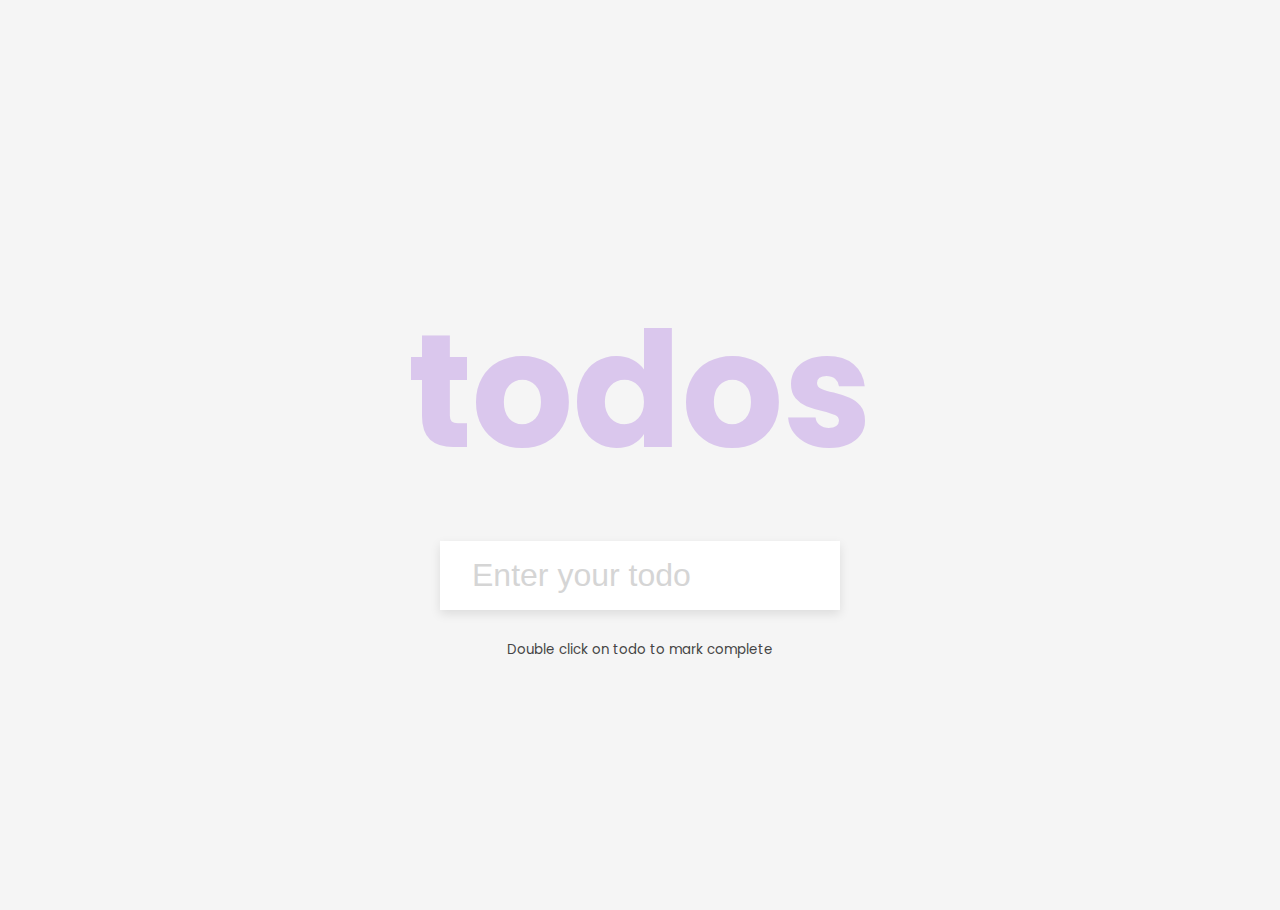
==== todo-list/index.html @ d8e4219f "todo-list" ====
<!DOCTYPE html>
<html lang="en">

<head>
    <meta charset="UTF-8" />
    <meta name="viewport" content="width=device-width, initial-scale=1.0" />
    <link rel="stylesheet" href="style.css" />
    <link rel="stylesheet" href="https://cdnjs.cloudflare.com/ajax/libs/font-awesome/5.15.3/css/all.min.css" />
    <title>Todo List</title>
</head>

<body>
    <h1>todos</h1>
    <form id="form">
        <input type="text" class="input" id="input" placeholder="Enter your todo" autocomplete="off">
        <ul class="todos" id="todos">
        </ul>
    </form>
    <small>Double click on todo to mark complete</small>

    <script src="script.js"></script>
</body>

</html>
---- todo-list/style.css ----
@import url("https://fonts.googleapis.com/css2?family=Poppins:wght@200;400&display=swap");

* {
  box-sizing: border-box;
}

body {
  background-color: #f5f5f5;
  color: #444;
  font-family: "Poppins", sans-serif;
  display: flex;
  flex-direction: column;
  align-items: center;
  justify-content: center;
  height: 100vh;
  margin: 0;
  margin-bottom: 10px;
}

h1 {
  color: rgb(179, 131, 226);
  font-size: 10rem;
  text-align: center;
  opacity: 0.4;
  margin: 30px;
}

form {
  box-shadow: 0 4px 10px rgba(0, 0, 0, 0.1);
  max-width: 100%;
  width: 400px;
  margin-bottom: 30px;
}

.input {
  border: none;
  color: #444;
  font-size: 2rem;
  padding: 1rem 2rem;
  display: block;
  width: 100%;
}

.input::placeholder {
  color: #d5d5d5;
}

.input:focus {
  outline-color: rgb(179, 131, 226);
}

.todos {
  position: relative;
  background-color: #fff;
  padding: 0;
  margin: 0;
  list-style-type: none;
}

.todos li {
  border-top: 1px solid #e5e5e5;
  cursor: pointer;
  font-size: 1.5rem;
  padding: 1rem 2rem;
}

 .todos li.completed {
  color: #b6b6b6;
  text-decoration: line-through;
}
.todos li.completed .fa-trash {
  color: red;

}

.done{
  margin: 0;
  color: green;
}

.fa-trash{
  color: red;
  position: absolute;
  margin: 2px;
  right: 7px;
  transition: transform .2s;
}
.tick{
  margin-right: 2px;
}

.fa-trash:hover{
transform: scale(1.3);
}
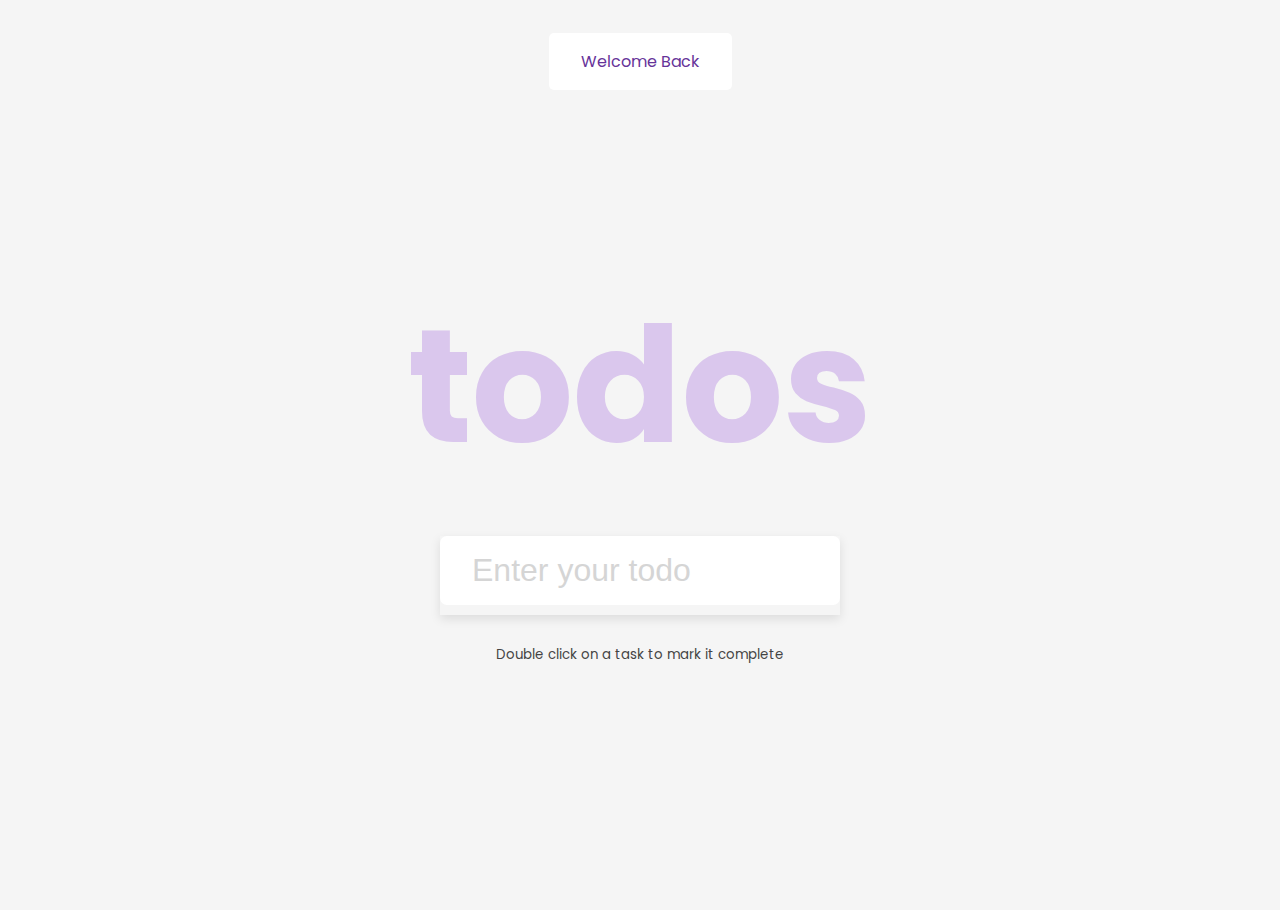
==== commit 7b678a13: "Added delete by trash icon and toast notifications" ====
--- a/todo-list/index.html
+++ b/todo-list/index.html
@@ -16,7 +16,8 @@
         <ul class="todos" id="todos">
         </ul>
     </form>
-    <small>Double click on todo to mark complete</small>
+    <small>Double click on a task to mark it complete</small>
+    <div id="toasts"></div>
 
     <script src="script.js"></script>
 </body>
--- a/todo-list/style.css
+++ b/todo-list/style.css
@@ -37,6 +37,8 @@
   color: #444;
   font-size: 2rem;
   padding: 1rem 2rem;
+  margin-bottom: 10px;
+  border-radius: 7px;
   display: block;
   width: 100%;
 }
@@ -62,35 +64,66 @@
   cursor: pointer;
   font-size: 1.5rem;
   padding: 1rem 2rem;
+  z-index: 0;
 }
 
- .todos li.completed {
+.todos li.completed {
   color: #b6b6b6;
   text-decoration: line-through;
+  z-index: 1;
+}
+
+.todos li.completed::after {
+  content: "\2713";
+  color: green;
+  z-index: 2;
 }
 .todos li.completed .fa-trash {
   color: red;
-
 }
 
-.done{
+.done {
   margin: 0;
   color: green;
 }
 
-.fa-trash{
+.fa-trash {
   color: red;
   position: absolute;
   margin: 2px;
   right: 7px;
-  transition: transform .2s;
+  transition: transform 0.2s;
 }
-.tick{
+.tick {
   margin-right: 2px;
 }
 
-.fa-trash:hover{
-transform: scale(1.3);
+.fa-trash:hover {
+  transform: scale(1.3);
 }
 
+#toasts {
+  position: fixed;
+  display: flex;
+  top: 25px;
+  flex-direction: column;
+}
 
+.toast {
+  background-color: #fff;
+  border-radius: 5px;
+  padding: 1rem 2rem;
+  margin: 0.5rem;
+}
+
+.toast.info {
+  color: rebeccapurple;
+}
+
+.toast.success {
+  color: green;
+}
+
+.toast.error {
+  color: red;
+}
